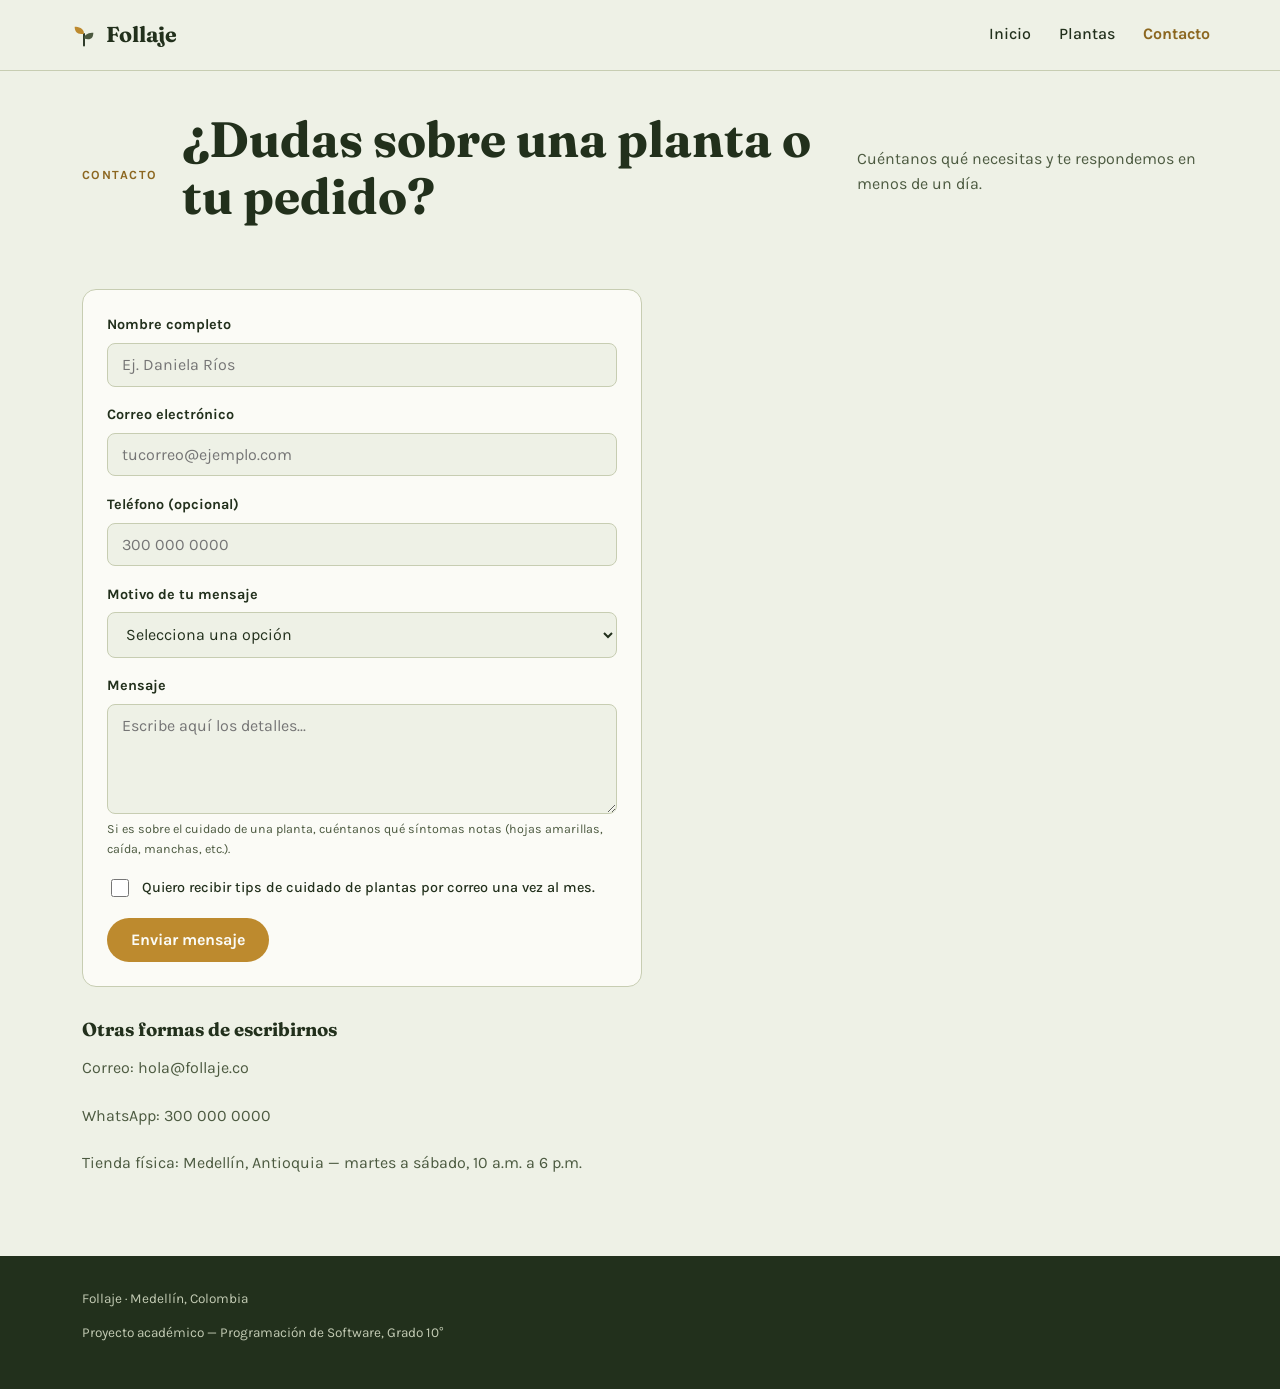
==== contacto.html @ 7519d3d6 "Add files via upload" ====
<!DOCTYPE html>
<html lang="es">
<head>
<meta charset="UTF-8">
<meta name="viewport" content="width=device-width, initial-scale=1.0">
<title>Contacto — Follaje</title>
<meta name="description" content="Escríbenos a Follaje: pedidos, dudas de cuidado o visitas a la tienda.">
<link rel="stylesheet" href="css/styles.css">
</head>
<body>

<header class="site-header">
  <nav class="nav">
    <a href="index.html" class="brand">
      <svg class="brand-mark" viewBox="0 0 24 24" fill="none">
        <path d="M12 21V11" stroke="#22301C" stroke-width="1.6" stroke-linecap="round"/>
        <path d="M12 11C12 6 7 5 4 5C4 9 6 12 12 11Z" fill="#BD8A2E"/>
        <path d="M12 15C12 11 17 10 20 10C20 14 18 17 12 15Z" fill="#4C5A40"/>
      </svg>
      Follaje
    </a>
    <input type="checkbox" id="nav-toggle" class="nav-toggle">
    <label for="nav-toggle" class="nav-toggle-label" aria-label="Abrir menú">
      <span></span><span></span><span></span>
    </label>
    <ul class="nav-links">
      <li><a href="index.html">Inicio</a></li>
      <li><a href="plantas.html">Plantas</a></li>
      <li><a href="contacto.html" aria-current="page">Contacto</a></li>
    </ul>
  </nav>
</header>

<main>
  <section class="hero" style="padding-bottom:0.5rem;">
    <div class="container">
      <span class="eyebrow">Contacto</span>
      <h1>¿Dudas sobre una planta o tu pedido?</h1>
      <p>Cuéntanos qué necesitas y te respondemos en menos de un día.</p>
    </div>
  </section>

  <section>
    <div class="container">

      <form class="form-card" action="#" method="post">

        <div class="field">
          <label for="nombre">Nombre completo</label>
          <input type="text" id="nombre" name="nombre" placeholder="Ej. Daniela Ríos" required>
        </div>

        <div class="field">
          <label for="email">Correo electrónico</label>
          <input type="email" id="email" name="email" placeholder="tucorreo@ejemplo.com" required>
        </div>

        <div class="field">
          <label for="telefono">Teléfono (opcional)</label>
          <input type="tel" id="telefono" name="telefono" placeholder="300 000 0000" pattern="[0-9 ]{7,15}">
        </div>

        <div class="field">
          <label for="motivo">Motivo de tu mensaje</label>
          <select id="motivo" name="motivo" required>
            <option value="" selected disabled>Selecciona una opción</option>
            <option value="pedido">Estado de un pedido</option>
            <option value="cuidado">Consulta de cuidado de una planta</option>
            <option value="visita">Agendar visita a la tienda</option>
            <option value="otro">Otro</option>
          </select>
        </div>

        <div class="field">
          <label for="mensaje">Mensaje</label>
          <textarea id="mensaje" name="mensaje" placeholder="Escribe aquí los detalles..." required></textarea>
          <p class="hint">Si es sobre el cuidado de una planta, cuéntanos qué síntomas notas (hojas amarillas, caída, manchas, etc.).</p>
        </div>

        <div class="field checkbox-row">
          <input type="checkbox" id="newsletter" name="newsletter">
          <label for="newsletter">Quiero recibir tips de cuidado de plantas por correo una vez al mes.</label>
        </div>

        <button type="submit" class="btn">Enviar mensaje</button>
      </form>

      <div class="contact-info">
        <h3>Otras formas de escribirnos</h3>
        <p>Correo: hola@follaje.co</p>
        <p>WhatsApp: 300 000 0000</p>
        <p>Tienda física: Medellín, Antioquia — martes a sábado, 10 a.m. a 6 p.m.</p>
      </div>

    </div>
  </section>
</main>

<footer class="site-footer">
  <div class="container">
    <p>Follaje · Medellín, Colombia</p>
    <p>Proyecto académico — Programación de Software, Grado 10°</p>
  </div>
</footer>

</body>
</html>
---- css/styles.css ----
/* =========================================================
   FOLLAJE — hoja de estilos
   Enfoque: Mobile-first. Las reglas base son para celular;
   las @media queries ajustan tablet y escritorio.
   ========================================================= */

@import url('https://fonts.googleapis.com/css2?family=Fraunces:ital,wght@0,500;0,600;0,700;1,500&family=Karla:wght@400;500;700&display=swap');

:root{
  /* Paleta */
  --bg:        #EEF1E6; /* papel salvia claro */
  --bg-alt:    #E2E7D3; /* panel salvia un poco más oscuro */
  --ink:       #22301C; /* verde musgo casi negro, texto principal */
  --ink-soft:  #4C5A40; /* verde musgo suave, texto secundario */
  --accent:    #BD8A2E; /* mostaza/ocre, para acentos y enlaces */
  --accent-dk: #8C6720; /* mostaza oscuro, hover */
  --clay:      #8A4B37; /* terracota apagado, solo para "nivel de cuidado" */
  --line:      #C7CDB2; /* líneas divisorias */
  --white:     #FBFBF6;

  --font-display: 'Fraunces', serif;
  --font-body: 'Karla', sans-serif;

  --radius: 14px;
  --maxw: 1180px;
}

@media (prefers-reduced-motion: reduce){
  *{ animation-duration: 0.001ms !important; animation-iteration-count: 1 !important; transition-duration: 0.001ms !important; }
}

*, *::before, *::after{ box-sizing: border-box; }

html{ scroll-behavior: smooth; }

body{
  margin: 0;
  background: var(--bg);
  color: var(--ink);
  font-family: var(--font-body);
  line-height: 1.55;
  -webkit-font-smoothing: antialiased;
}

img, svg{ max-width: 100%; display: block; }

a{ color: var(--accent-dk); }

h1, h2, h3{
  font-family: var(--font-display);
  color: var(--ink);
  margin: 0 0 0.5em 0;
  line-height: 1.15;
}

p{ margin: 0 0 1em 0; color: var(--ink-soft); }

.container{
  width: 100%;
  max-width: var(--maxw);
  margin: 0 auto;
  padding: 0 1.25rem;
}

/* -------------------- Header / navegación -------------------- */

.site-header{
  background: var(--bg);
  border-bottom: 1px solid var(--line);
  position: sticky;
  top: 0;
  z-index: 50;
}

.nav{
  display: flex;
  align-items: center;
  justify-content: space-between;
  padding: 0.9rem 1.25rem;
  max-width: var(--maxw);
  margin: 0 auto;
}

.brand{
  display: flex;
  align-items: center;
  gap: 0.5rem;
  font-family: var(--font-display);
  font-weight: 700;
  font-size: 1.35rem;
  color: var(--ink);
  text-decoration: none;
}

.brand-mark{ width: 28px; height: 28px; flex: none; }

/* truco de menú móvil: checkbox oculto + label como botón */
.nav-toggle{ display: none; }

.nav-toggle-label{
  display: flex;
  flex-direction: column;
  gap: 5px;
  width: 30px;
  cursor: pointer;
}
.nav-toggle-label span{
  display: block;
  height: 2px;
  background: var(--ink);
  border-radius: 2px;
}

.nav-links{
  list-style: none;
  display: flex;
  flex-direction: column;
  gap: 0;
  margin: 0;
  padding: 0;
  position: absolute;
  top: 100%;
  left: 0;
  right: 0;
  background: var(--bg);
  border-bottom: 1px solid var(--line);
  max-height: 0;
  overflow: hidden;
  transition: max-height 0.3s ease;
}

.nav-toggle:checked ~ .nav-links{
  max-height: 300px;
}

.nav-links a{
  display: block;
  padding: 0.9rem 1.25rem;
  text-decoration: none;
  color: var(--ink);
  font-weight: 500;
  border-top: 1px solid var(--line);
}

.nav-links a[aria-current="page"]{
  color: var(--accent-dk);
  font-weight: 700;
}

/* -------------------- Hero -------------------- */

.hero{
  padding: 2.5rem 0 2rem;
}

.hero .container{
  display: flex;
  flex-direction: column;
  gap: 1.5rem;
}

.eyebrow{
  display: inline-block;
  font-size: 0.78rem;
  letter-spacing: 0.12em;
  text-transform: uppercase;
  color: var(--accent-dk);
  font-weight: 700;
  margin-bottom: 0.6rem;
}

.hero h1{
  font-size: 2.1rem;
}

.hero-illustration{
  width: 100%;
  max-width: 320px;
  margin: 0 auto;
}

/* dibujo de la planta creciendo */
.grow-leaf{
  transform-origin: bottom center;
  animation: grow 900ms ease-out both;
}
.grow-leaf:nth-child(2){ animation-delay: 120ms; }
.grow-leaf:nth-child(3){ animation-delay: 260ms; }
.grow-leaf:nth-child(4){ animation-delay: 400ms; }

@keyframes grow{
  from{ transform: scaleY(0); opacity: 0; }
  to{ transform: scaleY(1); opacity: 1; }
}

/* -------------------- Botones -------------------- */

.btn{
  display: inline-block;
  padding: 0.8rem 1.5rem;
  border-radius: 999px;
  background: var(--accent);
  color: var(--white);
  text-decoration: none;
  font-weight: 700;
  border: none;
  cursor: pointer;
  font-family: var(--font-body);
  font-size: 1rem;
  transition: background 0.2s ease, transform 0.2s ease;
}
.btn:hover{ background: var(--accent-dk); transform: translateY(-1px); }

.btn-ghost{
  background: transparent;
  color: var(--ink);
  border: 1.5px solid var(--ink);
}
.btn-ghost:hover{ background: var(--ink); color: var(--white); }

/* -------------------- Secciones genéricas -------------------- */

section{ padding: 2rem 0; }

.section-alt{ background: var(--bg-alt); }

.section-head{
  max-width: 46ch;
  margin-bottom: 1.5rem;
}

/* -------------------- Tarjetas de plantas -------------------- */

.plant-grid{
  display: grid;
  grid-template-columns: 1fr;
  gap: 1.25rem;
}

.plant-card{
  background: var(--white);
  border: 1px solid var(--line);
  border-radius: var(--radius);
  padding: 1.25rem;
  display: flex;
  flex-direction: column;
  gap: 0.6rem;
}

.plant-card .pot-icon{ width: 56px; height: 56px; margin-bottom: 0.4rem; }

.plant-card h3{ font-size: 1.15rem; margin-bottom: 0.15rem; }

.price{
  font-family: var(--font-display);
  font-weight: 600;
  color: var(--accent-dk);
  font-size: 1.05rem;
}

/* Medidor de cuidado: hojitas rellenas según nivel (1-3) */
.care-row{
  display: flex;
  align-items: center;
  gap: 0.5rem;
  font-size: 0.85rem;
  color: var(--ink-soft);
}

.leaf-meter{ display: flex; gap: 3px; }
.leaf-meter svg{ width: 14px; height: 14px; }
.leaf-meter svg .fill{ fill: var(--clay); }
.leaf-meter svg.empty .fill{ fill: none; stroke: var(--line); stroke-width: 1.5; }

/* -------------------- Tarjetas destacadas (home) -------------------- */

.feature-grid{
  display: grid;
  grid-template-columns: 1fr;
  gap: 1.25rem;
}

.feature-card{
  padding: 1.25rem;
}

.feature-card .num{
  font-family: var(--font-display);
  font-style: italic;
  color: var(--accent-dk);
  font-size: 1.6rem;
  display: block;
  margin-bottom: 0.3rem;
}

/* -------------------- Formulario de contacto -------------------- */

.form-card{
  background: var(--white);
  border: 1px solid var(--line);
  border-radius: var(--radius);
  padding: 1.5rem;
  max-width: 560px;
}

.field{
  margin-bottom: 1.1rem;
  display: flex;
  flex-direction: column;
  gap: 0.4rem;
}

.field label{
  font-weight: 700;
  font-size: 0.9rem;
  color: var(--ink);
}

.field .hint{
  font-size: 0.78rem;
  color: var(--ink-soft);
  margin: 0;
}

input, select, textarea{
  font-family: var(--font-body);
  font-size: 1rem;
  padding: 0.7rem 0.85rem;
  border: 1.5px solid var(--line);
  border-radius: 8px;
  background: var(--bg);
  color: var(--ink);
}

input:focus, select:focus, textarea:focus{
  outline: 3px solid var(--accent);
  outline-offset: 1px;
  border-color: var(--accent);
}

textarea{ resize: vertical; min-height: 110px; }

.checkbox-row{
  flex-direction: row;
  align-items: flex-start;
  gap: 0.6rem;
}
.checkbox-row input{ width: 18px; height: 18px; margin-top: 0.15rem; }
.checkbox-row label{ font-weight: 500; }

.contact-info{
  margin-top: 2rem;
  display: flex;
  flex-direction: column;
  gap: 0.4rem;
}

/* -------------------- Footer -------------------- */

.site-footer{
  background: var(--ink);
  color: var(--bg);
  padding: 2rem 0;
  margin-top: 2rem;
}
.site-footer a{ color: var(--bg); }
.site-footer p{ color: #C3CBB4; font-size: 0.85rem; }

/* =========================================================
   TABLET  (≥ 768px)
   ========================================================= */
@media (min-width: 768px){
  .container{ padding: 0 2rem; }

  .nav-toggle-label{ display: none; }

  .nav-links{
    position: static;
    max-height: none;
    overflow: visible;
    flex-direction: row;
    background: transparent;
    border: none;
  }
  .nav-links a{ border-top: none; padding: 0.5rem 0 0.5rem 1.75rem; }

  .hero .container{
    flex-direction: row;
    align-items: center;
  }
  .hero-copy{ flex: 1; }
  .hero-illustration{ flex: 1; max-width: 380px; }

  .hero h1{ font-size: 2.6rem; }

  .plant-grid{ grid-template-columns: repeat(2, 1fr); }
  .feature-grid{ grid-template-columns: repeat(3, 1fr); }
}

/* =========================================================
   ESCRITORIO  (≥ 1024px)
   ========================================================= */
@media (min-width: 1024px){
  .hero h1{ font-size: 3.1rem; }
  .plant-grid{ grid-template-columns: repeat(3, 1fr); }
}
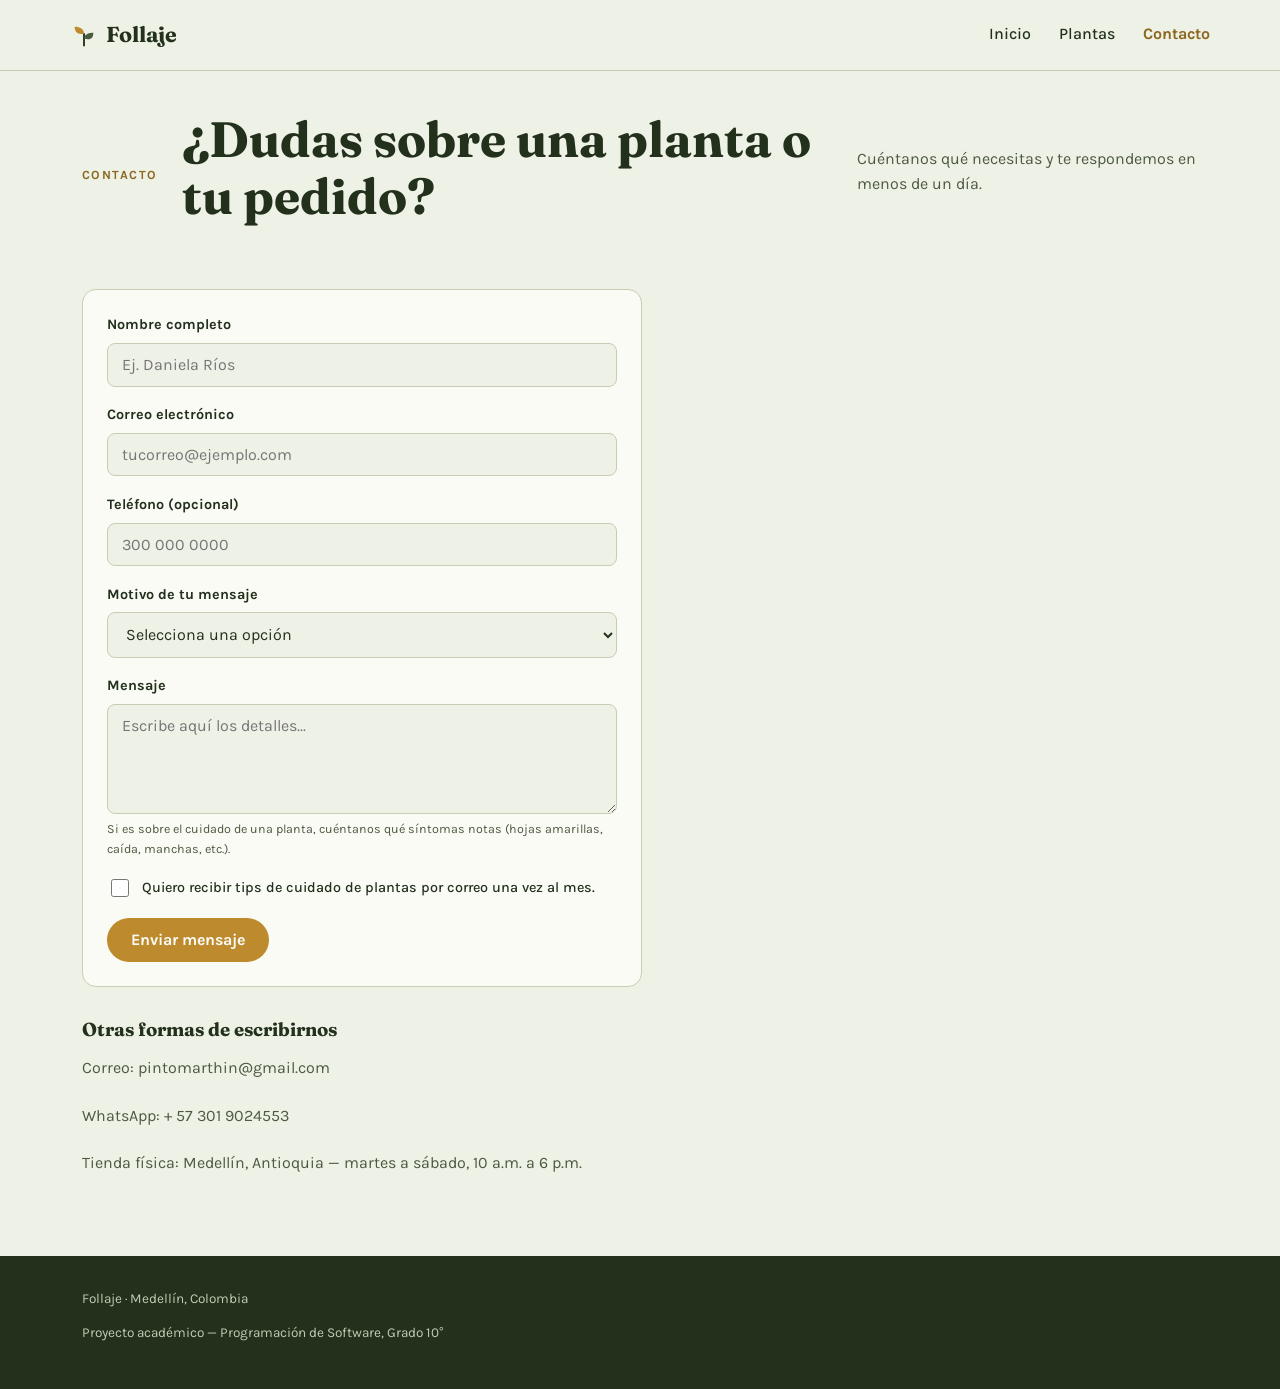
==== commit e3261e05: "Update contact information in contacto.html" ====
--- a/contacto.html
+++ b/contacto.html
@@ -87,8 +87,8 @@
 
       <div class="contact-info">
         <h3>Otras formas de escribirnos</h3>
-        <p>Correo: hola@follaje.co</p>
-        <p>WhatsApp: 300 000 0000</p>
+        <p>Correo: pintomarthin@gmail.com</p>
+        <p>WhatsApp: + 57 301 9024553</p>
         <p>Tienda física: Medellín, Antioquia — martes a sábado, 10 a.m. a 6 p.m.</p>
       </div>
 
